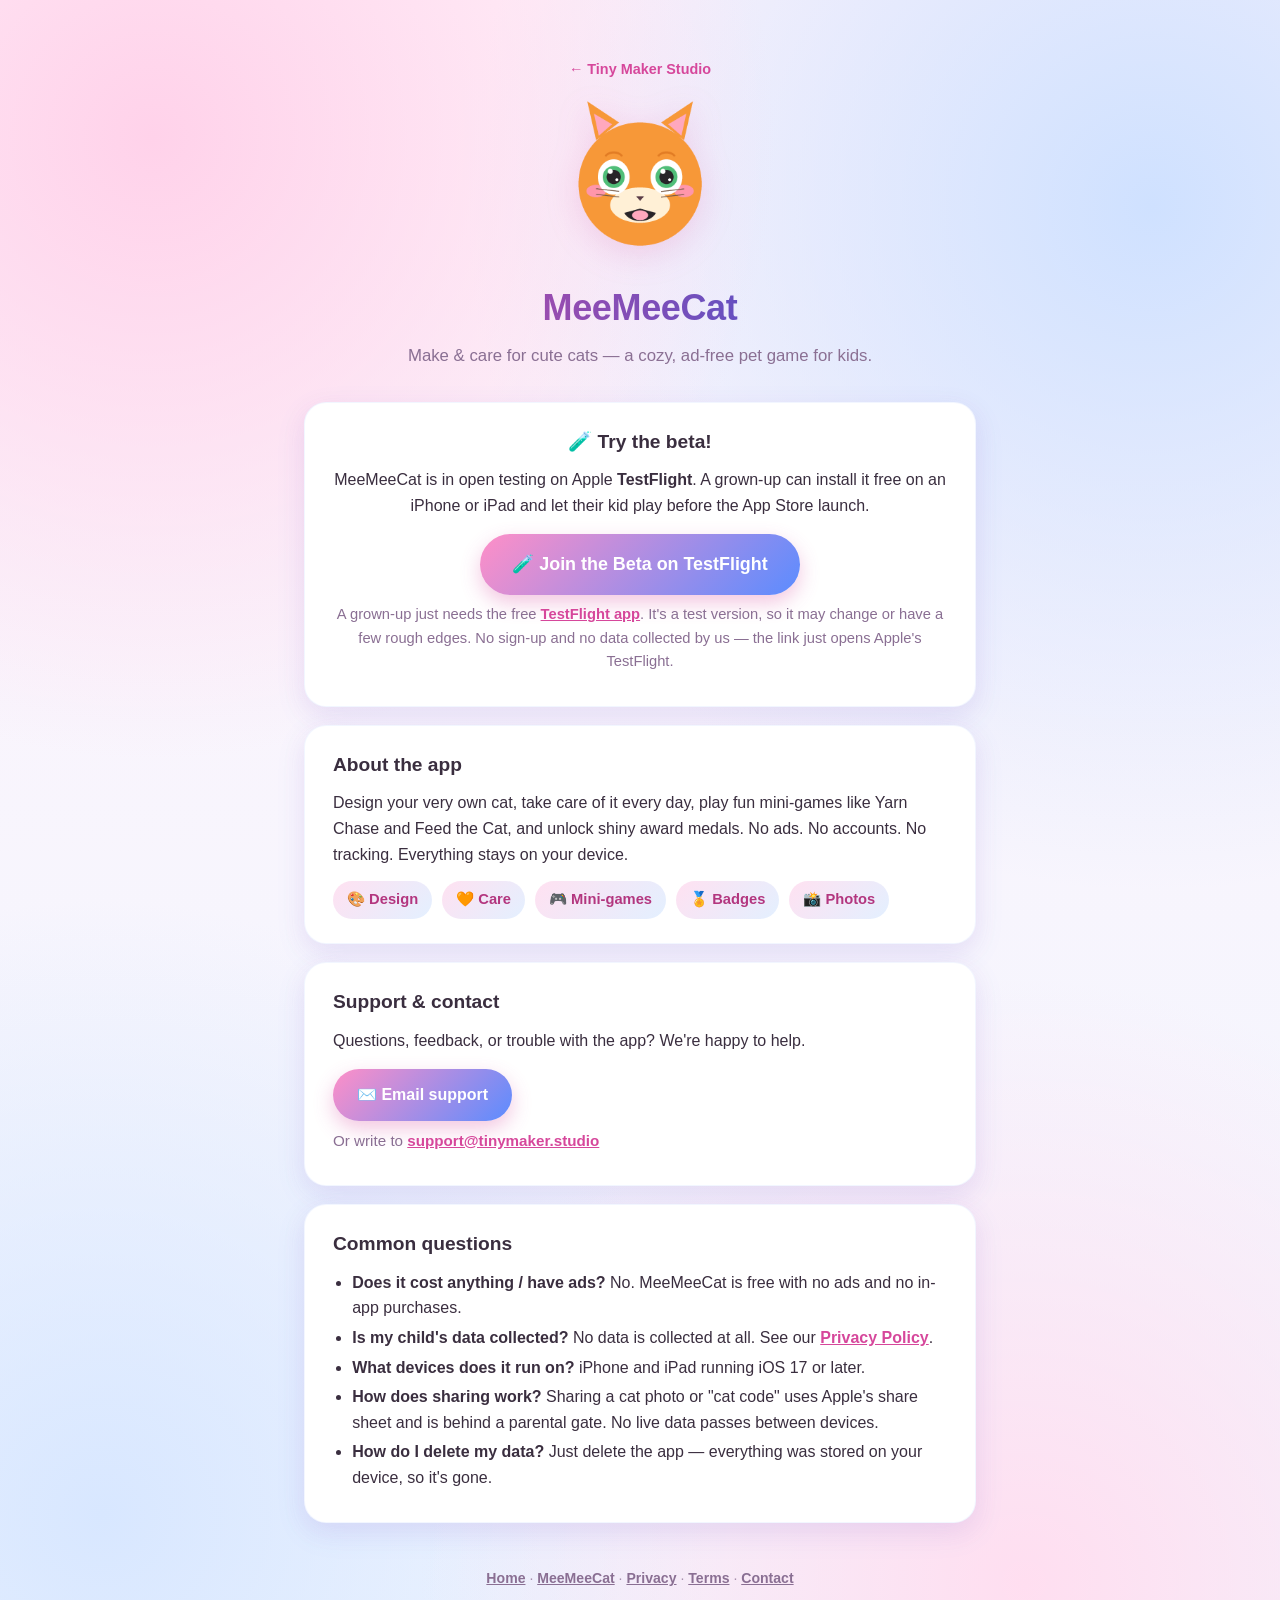
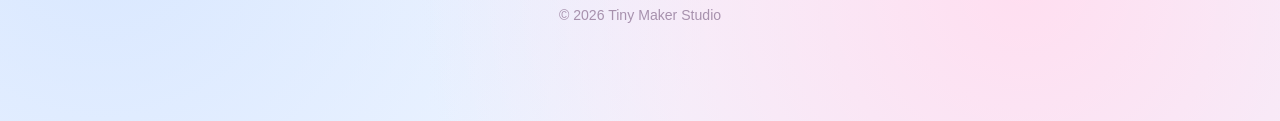
==== meemeecat.html @ f15d9627 "Add "Join the Beta" (TestFlight) button on the MeeMeeCat page A prominent CTA linking to the public " ====
<!DOCTYPE html>
<html lang="en">
<head>
  <meta charset="utf-8">
  <meta name="viewport" content="width=device-width, initial-scale=1">
  <title>MeeMeeCat — Cozy virtual pet game for kids | Tiny Maker Studio</title>
  <meta name="description" content="MeeMeeCat is a cozy virtual cat game for kids. Design your own cats, take care of them, play mini-games, and collect badges. No ads, no tracking, made for ages 6–11.">
  <meta name="keywords" content="MeeMeeCat, cat game, virtual pet, kids app, iOS, iPad, ages 6-11, no ads, kid-safe, cozy game, pet care, Anaya Grover, Tiny Maker Studio">
  <meta name="theme-color" content="#ff8fc7">
  <link rel="canonical" href="https://tinymaker.studio/meemeecat.html">
  <link rel="icon" type="image/svg+xml" href="favicon.svg">
  <link rel="apple-touch-icon" href="og-meemeecat.png">
  <link rel="stylesheet" href="style.css">

  <!-- Open Graph -->
  <meta property="og:type" content="website">
  <meta property="og:site_name" content="Tiny Maker Studio">
  <meta property="og:title" content="MeeMeeCat — Cozy virtual pet game for kids">
  <meta property="og:description" content="Design your own cats, care for them daily, play games, and collect badges. No ads, no accounts, no tracking.">
  <meta property="og:url" content="https://tinymaker.studio/meemeecat.html">
  <meta property="og:image" content="https://tinymaker.studio/og-meemeecat.png">

  <!-- Twitter -->
  <meta name="twitter:card" content="summary_large_image">
  <meta name="twitter:title" content="MeeMeeCat">
  <meta name="twitter:description" content="A cozy virtual pet game for kids. No ads, no tracking.">
  <meta name="twitter:image" content="https://tinymaker.studio/og-meemeecat.png">

  <!-- Structured data (SoftwareApplication) -->
  <script type="application/ld+json">
  {
    "@context": "https://schema.org",
    "@type": "SoftwareApplication",
    "name": "MeeMeeCat",
    "operatingSystem": "iOS",
    "applicationCategory": "GameApplication",
    "applicationSubCategory": "Pet Game",
    "audience": { "@type": "PeopleAudience", "suggestedMinAge": 6, "suggestedMaxAge": 11 },
    "publisher": { "@type": "Organization", "name": "Tiny Maker Studio", "url": "https://tinymaker.studio/" },
    "author": { "@type": "Person", "name": "Anaya Grover" },
    "description": "A cozy virtual cat game for kids. Design cats, care for them, play mini-games, and collect badges. No ads, no tracking.",
    "offers": { "@type": "Offer", "price": "0", "priceCurrency": "USD" },
    "image": "https://tinymaker.studio/og-meemeecat.png"
  }
  </script>
</head>
<body>
  <div class="wrap">
    <div class="hero">
      <a class="back" href="/">← Tiny Maker Studio</a>
      <img class="app-hero" src="meemeecat-hero.png" alt="MeeMeeCat cat" width="180" height="180">
      <h1>MeeMeeCat</h1>
      <p class="tag">Make &amp; care for cute cats — a cozy, ad-free pet game for kids.</p>
    </div>

    <div class="card" style="text-align:center;">
      <h2>🧪 Try the beta!</h2>
      <p>MeeMeeCat is in open testing on Apple <strong>TestFlight</strong>. A grown-up can install
         it free on an iPhone or iPad and let their kid play before the App Store launch.</p>
      <p>
        <a class="btn btn-lg" href="https://testflight.apple.com/join/bSaMJmrZ"
           target="_blank" rel="noopener">🧪 Join the Beta on TestFlight</a>
      </p>
      <p style="color:var(--ink-soft);font-size:0.92rem;">
        A grown-up just needs the free
        <a href="https://apps.apple.com/app/testflight/id899247664" target="_blank" rel="noopener">TestFlight app</a>.
        It's a test version, so it may change or have a few rough edges.
        No sign-up and no data collected by us — the link just opens Apple's TestFlight.
      </p>
    </div>

    <div class="card">
      <h2>About the app</h2>
      <p>Design your very own cat, take care of it every day, play fun mini-games like Yarn Chase
         and Feed the Cat, and unlock shiny award medals.
         No ads. No accounts. No tracking. Everything stays on your device.</p>
      <div class="chips" style="margin-top:14px;">
        <span class="chip">🎨 Design</span>
        <span class="chip">🧡 Care</span>
        <span class="chip">🎮 Mini-games</span>
        <span class="chip">🏅 Badges</span>
        <span class="chip">📸 Photos</span>
      </div>
    </div>

    <div class="card">
      <h2>Support &amp; contact</h2>
      <p>Questions, feedback, or trouble with the app? We're happy to help.</p>
      <p>
        <a class="btn" href="mailto:support@tinymaker.studio?subject=MeeMeeCat%20Support">
          ✉️ Email support
        </a>
      </p>
      <p style="color:var(--ink-soft);font-size:0.95rem;">
        Or write to <a href="mailto:support@tinymaker.studio">support@tinymaker.studio</a>
      </p>
    </div>

    <div class="card">
      <h2>Common questions</h2>
      <ul>
        <li><strong>Does it cost anything / have ads?</strong> No. MeeMeeCat is free with no ads and no in-app purchases.</li>
        <li><strong>Is my child's data collected?</strong> No data is collected at all. See our <a href="privacy.html">Privacy Policy</a>.</li>
        <li><strong>What devices does it run on?</strong> iPhone and iPad running iOS 17 or later.</li>
        <li><strong>How does sharing work?</strong> Sharing a cat photo or "cat code" uses Apple's share sheet and is behind a parental gate. No live data passes between devices.</li>
        <li><strong>How do I delete my data?</strong> Just delete the app — everything was stored on your device, so it's gone.</li>
      </ul>
    </div>

    <footer>
      <p>
        <a href="/">Home</a> ·
        <a href="meemeecat.html">MeeMeeCat</a> ·
        <a href="privacy.html">Privacy</a> ·
        <a href="terms.html">Terms</a> ·
        <a href="mailto:support@tinymaker.studio">Contact</a>
      </p>
      <p>© 2026 Tiny Maker Studio</p>
    </footer>
  </div>
</body>
</html>
---- style.css ----
/* Tiny Maker Studio — shared theme (pink ↔ blue gradient) */
:root {
  color-scheme: light;
  --pink-50:   #fff4fb;
  --pink-100:  #ffe1f1;
  --pink-300:  #ffb3da;
  --pink-500:  #ff8fc7;
  --pink-700:  #d6479b;
  --pink-900:  #b3367f;

  --blue-50:   #f0f6ff;
  --blue-100:  #e3f0ff;
  --blue-300:  #a7c8f8;
  --blue-500:  #5b8cff;
  --blue-700:  #2a55d4;

  --ink:       #3a2e3f;
  --ink-soft:  #8a6f93;
  --ink-mute:  #a791ad;

  --card-shadow: 0 10px 30px rgba(91, 140, 255, 0.10), 0 8px 24px rgba(214, 71, 155, 0.08);
}

* { box-sizing: border-box; }

html { scroll-behavior: smooth; }

body {
  margin: 0;
  font-family: -apple-system, BlinkMacSystemFont, "Segoe UI", Roboto, "Helvetica Neue", sans-serif;
  color: var(--ink);
  line-height: 1.6;

  /* Soft pink → blue gradient background with sparkle dots */
  background:
    radial-gradient(circle at 12% 8%,  #ffd2ea 0, transparent 32%),
    radial-gradient(circle at 90% 12%, #cfe1ff 0, transparent 36%),
    radial-gradient(circle at 80% 92%, #ffdef0 0, transparent 32%),
    radial-gradient(circle at 8% 88%,  #d8e7ff 0, transparent 32%),
    linear-gradient(180deg, var(--pink-50) 0%, var(--blue-50) 100%);
  min-height: 100vh;
}

.wrap { max-width: 720px; margin: 0 auto; padding: 56px 24px 80px; }

/* Hero */
.hero { text-align: center; margin-bottom: 32px; }
.hero .icon { font-size: 76px; line-height: 1; }
.hero h1 {
  font-size: 2.25rem;
  margin: 10px 0 6px;
  background: linear-gradient(90deg, var(--pink-700), var(--blue-700));
  -webkit-background-clip: text;
  background-clip: text;
  color: transparent;
  letter-spacing: -0.01em;
}
.hero .tag { color: var(--ink-soft); margin: 0; font-size: 1.05rem; }
.back {
  display: inline-block; margin-bottom: 8px; font-size: 0.9rem;
  color: var(--pink-700); text-decoration: none;
}
.back:hover { text-decoration: underline; }

/* Cards */
.card {
  background: #fff;
  border-radius: 22px;
  padding: 24px 28px;
  margin: 18px 0;
  box-shadow: var(--card-shadow);
  border: 1px solid rgba(91, 140, 255, 0.08);
}
.card h2 {
  font-size: 1.2rem;
  margin: 0 0 10px;
  color: var(--ink);
}
.card p { margin: 8px 0; }
.card ul { padding-left: 1.2em; margin: 8px 0; }
.card li { margin: 4px 0; }

/* Links */
a { color: var(--pink-700); font-weight: 600; }
a:hover { color: var(--blue-700); }

/* Chips */
.chips { display: flex; flex-wrap: wrap; gap: 10px; margin-top: 14px; }
.chip {
  background: linear-gradient(135deg, var(--pink-100), var(--blue-100));
  color: var(--pink-900);
  border-radius: 999px;
  padding: 7px 14px;
  font-weight: 700;
  font-size: 0.92rem;
}

/* Section label */
.section-label {
  text-transform: uppercase;
  letter-spacing: 0.08em;
  font-size: 0.78rem;
  color: var(--ink-mute);
  font-weight: 700;
  margin: 32px 4px 10px;
}

/* App tiles */
.tile {
  display: flex; align-items: center; gap: 18px;
  text-decoration: none; color: inherit;
  background: #fff;
  border-radius: 22px;
  padding: 22px 24px;
  box-shadow: var(--card-shadow);
  border: 2px solid transparent;
  transition: transform .15s ease, border-color .15s ease, box-shadow .15s ease;
}
.tile:hover {
  transform: translateY(-3px);
  border-image: linear-gradient(135deg, var(--pink-300), var(--blue-300)) 1;
  border-color: var(--pink-300);
  box-shadow: 0 16px 36px rgba(214, 71, 155, 0.18);
}
.tile-emoji { font-size: 52px; line-height: 1; flex-shrink: 0; }

/* App-icon style (iOS-like rounded square) — used on the home-page tile */
.app-icon {
  display: block;
  width: 72px; height: 72px;
  border-radius: 22%;
  box-shadow: 0 6px 16px rgba(91, 140, 255, 0.18), 0 4px 10px rgba(214, 71, 155, 0.14);
  flex-shrink: 0;
}

/* Bare hero illustration (transparent PNG, no framing) — used on app pages */
.app-hero {
  display: block;
  margin: 0 auto 4px;
  width: 180px; height: 180px;
  filter: drop-shadow(0 8px 16px rgba(214, 71, 155, 0.18));
}
@media (max-width: 480px) {
  .app-hero { width: 150px; height: 150px; }
}
.tile-body { flex: 1; }
.tile-title { font-size: 1.18rem; font-weight: 800; color: var(--ink); }
.tile-desc  { color: var(--ink-soft); font-size: 0.95rem; margin-top: 2px; }
.tile-arrow {
  color: var(--pink-700); font-weight: 800; font-size: 1.4rem; flex-shrink: 0;
}

/* Big call-to-action button (e.g. App Store) */
.btn {
  display: inline-flex; align-items: center; gap: 8px;
  background: linear-gradient(135deg, var(--pink-500), var(--blue-500));
  color: #fff; text-decoration: none;
  padding: 13px 24px;
  border-radius: 999px;
  font-weight: 800;
  margin-top: 8px;
  box-shadow: 0 8px 20px rgba(214, 71, 155, 0.30);
  transition: transform .15s ease, box-shadow .15s ease;
}
.btn:hover {
  color: #fff;
  transform: translateY(-2px);
  box-shadow: 0 14px 28px rgba(214, 71, 155, 0.35);
}
.btn-lg { padding: 16px 32px; font-size: 1.12rem; }

/* Misc */
.updated {
  color: var(--ink-mute); font-size: 0.9rem; text-align: center;
  margin-top: -8px;
}
footer {
  text-align: center;
  color: var(--ink-mute);
  font-size: 0.88rem;
  margin-top: 44px;
}
footer a { color: var(--ink-soft); }

@media (max-width: 480px) {
  .wrap { padding: 36px 18px 64px; }
  .hero h1 { font-size: 1.85rem; }
  .card, .tile { padding: 20px 20px; }
  .tile-emoji { font-size: 44px; }
}
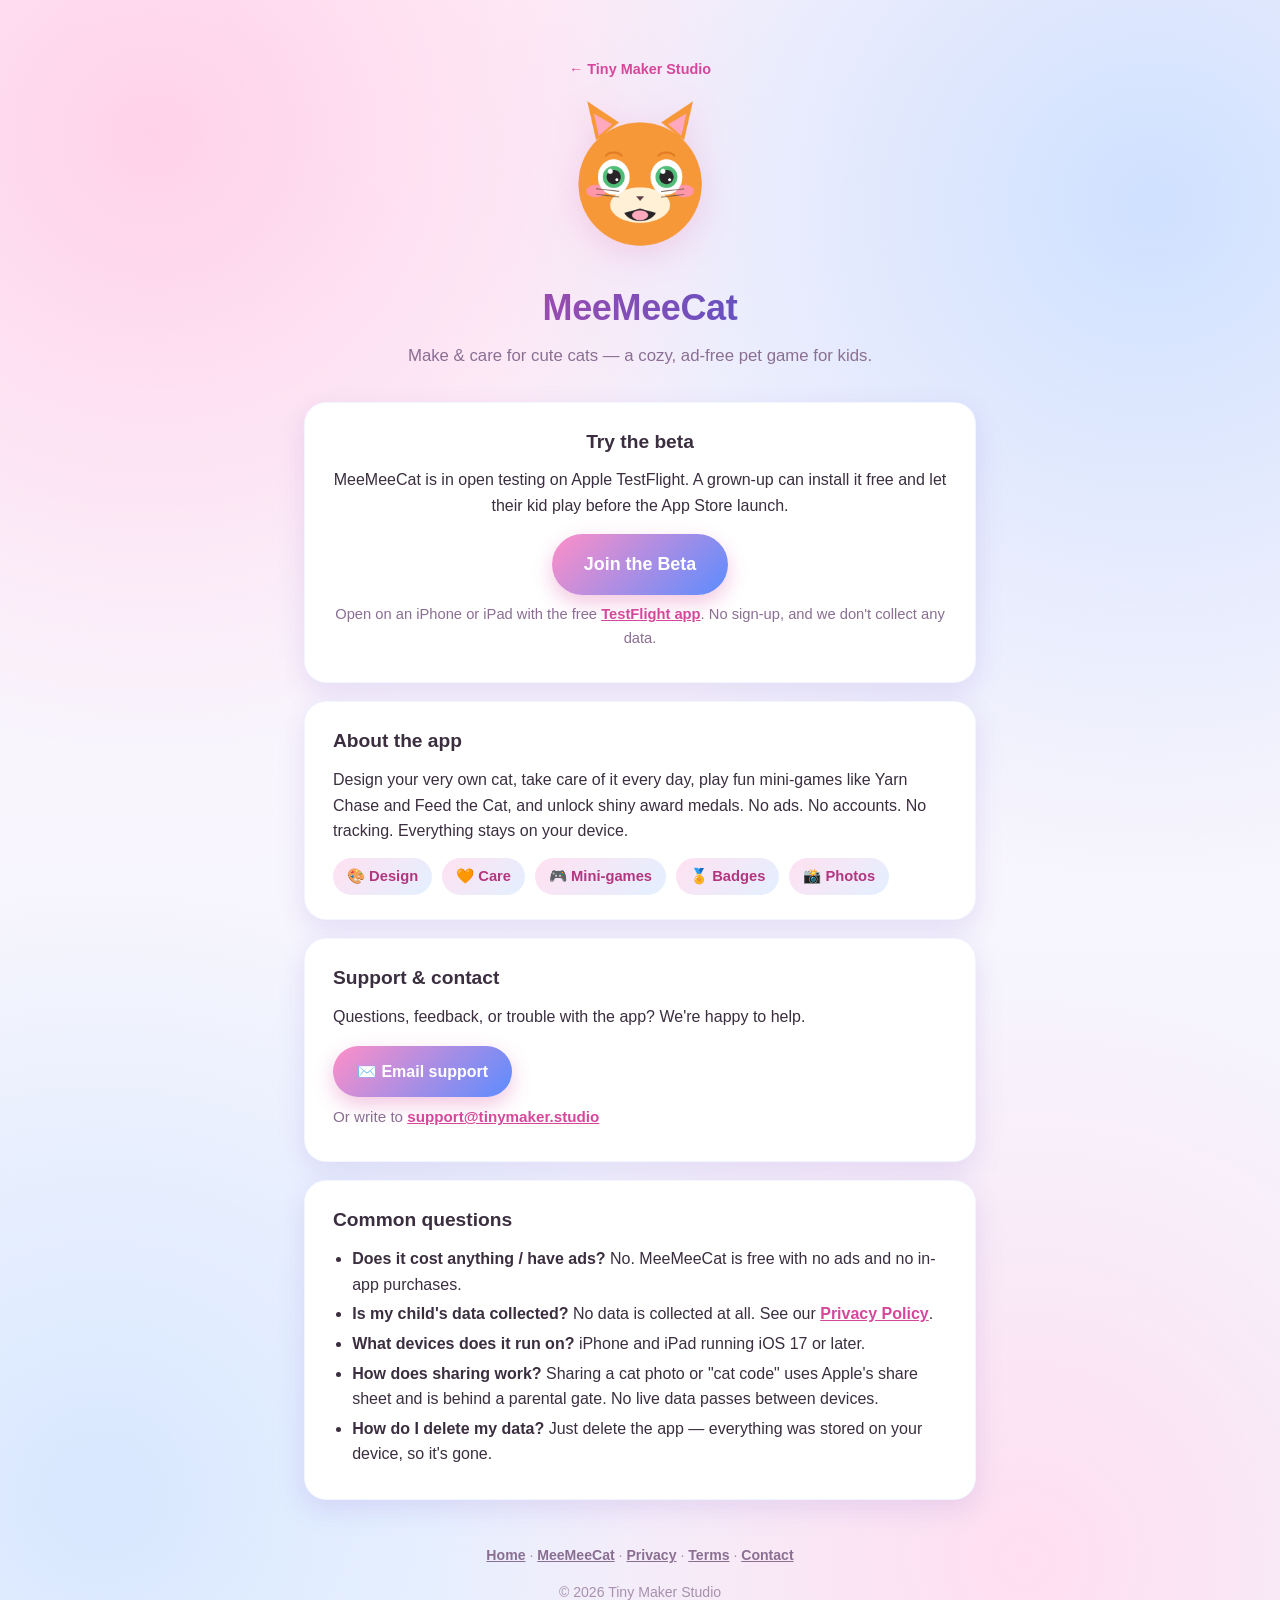
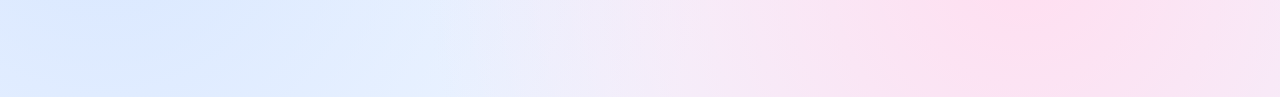
==== commit 8d8480b6: "Clean up the beta CTA: drop the test-tube emojis, tighten copy "Try the beta" / "Join the Beta" (no " ====
--- a/meemeecat.html
+++ b/meemeecat.html
@@ -54,18 +54,17 @@
     </div>
 
     <div class="card" style="text-align:center;">
-      <h2>🧪 Try the beta!</h2>
-      <p>MeeMeeCat is in open testing on Apple <strong>TestFlight</strong>. A grown-up can install
-         it free on an iPhone or iPad and let their kid play before the App Store launch.</p>
+      <h2>Try the beta</h2>
+      <p>MeeMeeCat is in open testing on Apple TestFlight. A grown-up can install it free
+         and let their kid play before the App Store launch.</p>
       <p>
         <a class="btn btn-lg" href="https://testflight.apple.com/join/bSaMJmrZ"
-           target="_blank" rel="noopener">🧪 Join the Beta on TestFlight</a>
+           target="_blank" rel="noopener">Join the Beta</a>
       </p>
       <p style="color:var(--ink-soft);font-size:0.92rem;">
-        A grown-up just needs the free
+        Open on an iPhone or iPad with the free
         <a href="https://apps.apple.com/app/testflight/id899247664" target="_blank" rel="noopener">TestFlight app</a>.
-        It's a test version, so it may change or have a few rough edges.
-        No sign-up and no data collected by us — the link just opens Apple's TestFlight.
+        No sign-up, and we don't collect any data.
       </p>
     </div>
 
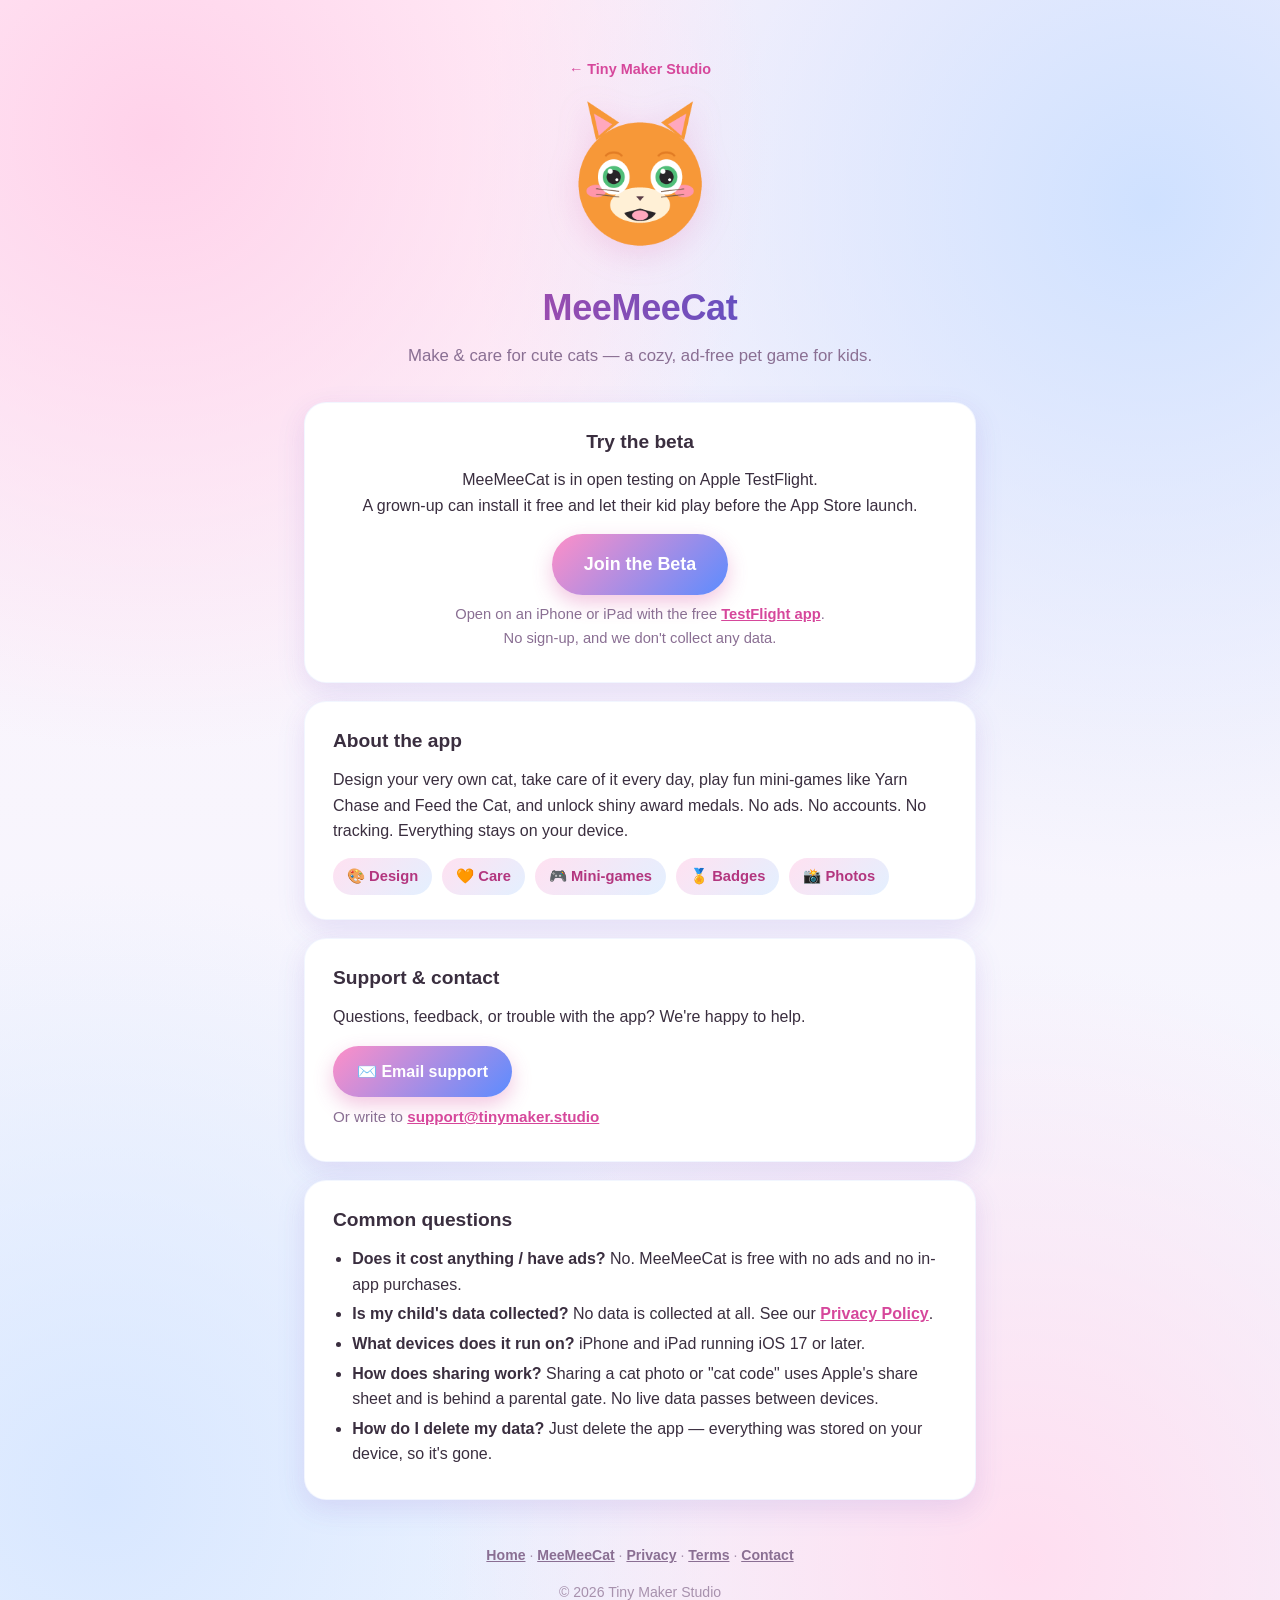
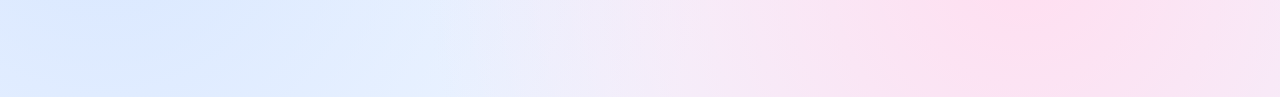
==== commit 455fb605: "Beta card: break each sentence onto its own line Co-Authored-By: Claude Opus 4.8 (1M context) <norep" ====
--- a/meemeecat.html
+++ b/meemeecat.html
@@ -55,15 +55,15 @@
 
     <div class="card" style="text-align:center;">
       <h2>Try the beta</h2>
-      <p>MeeMeeCat is in open testing on Apple TestFlight. A grown-up can install it free
-         and let their kid play before the App Store launch.</p>
+      <p>MeeMeeCat is in open testing on Apple TestFlight.<br>
+         A grown-up can install it free and let their kid play before the App Store launch.</p>
       <p>
         <a class="btn btn-lg" href="https://testflight.apple.com/join/bSaMJmrZ"
            target="_blank" rel="noopener">Join the Beta</a>
       </p>
       <p style="color:var(--ink-soft);font-size:0.92rem;">
         Open on an iPhone or iPad with the free
-        <a href="https://apps.apple.com/app/testflight/id899247664" target="_blank" rel="noopener">TestFlight app</a>.
+        <a href="https://apps.apple.com/app/testflight/id899247664" target="_blank" rel="noopener">TestFlight app</a>.<br>
         No sign-up, and we don't collect any data.
       </p>
     </div>
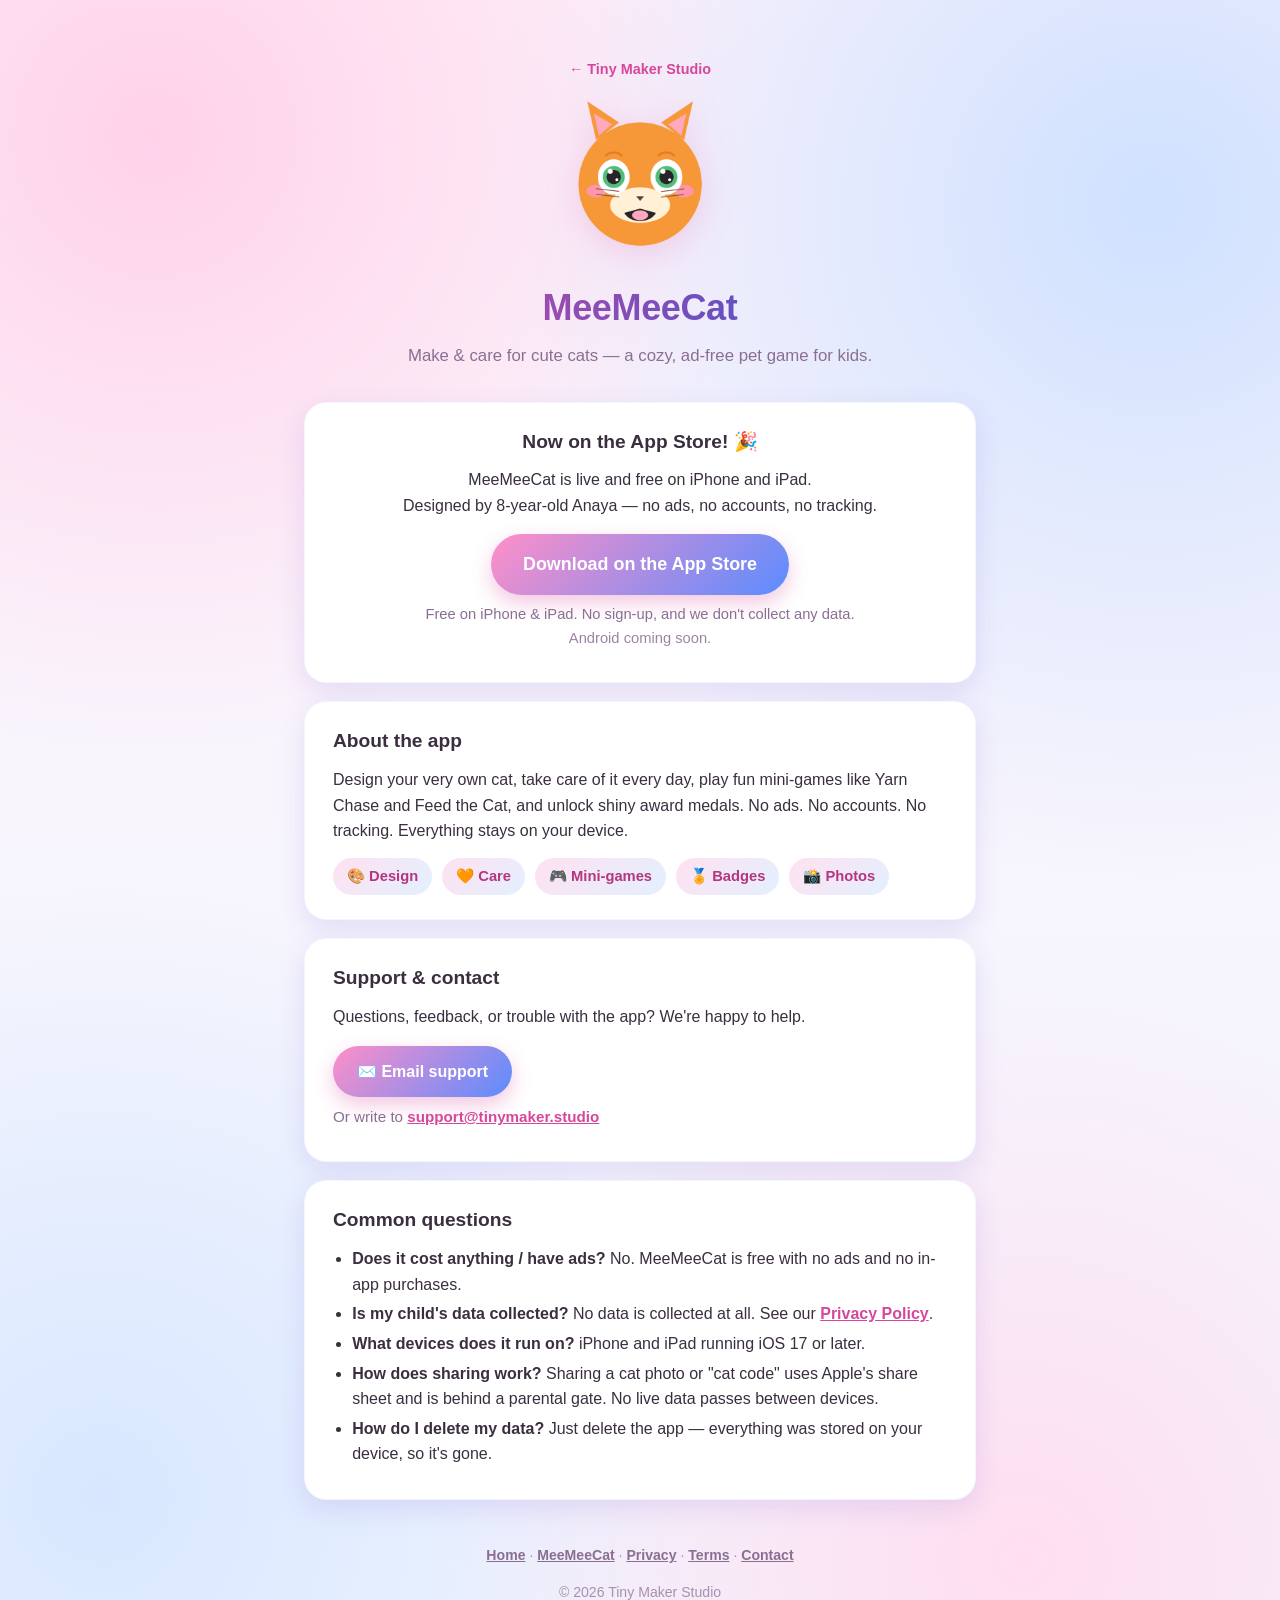
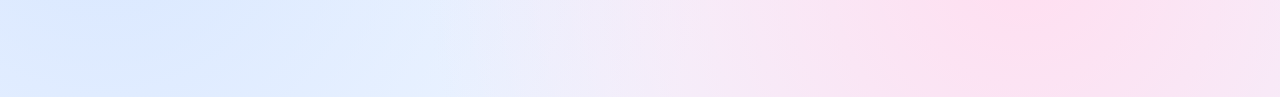
==== commit f50df976: "MeeMeeCat is live — point CTA to the App Store, not TestFlight The app is now live on the App Store." ====
--- a/meemeecat.html
+++ b/meemeecat.html
@@ -54,17 +54,16 @@
     </div>
 
     <div class="card" style="text-align:center;">
-      <h2>Try the beta</h2>
-      <p>MeeMeeCat is in open testing on Apple TestFlight.<br>
-         A grown-up can install it free and let their kid play before the App Store launch.</p>
+      <h2>Now on the App Store! 🎉</h2>
+      <p>MeeMeeCat is live and free on iPhone and iPad.<br>
+         Designed by 8-year-old Anaya — no ads, no accounts, no tracking.</p>
       <p>
-        <a class="btn btn-lg" href="https://testflight.apple.com/join/bSaMJmrZ"
-           target="_blank" rel="noopener">Join the Beta</a>
+        <a class="btn btn-lg" href="https://apps.apple.com/app/id6775173607"
+           target="_blank" rel="noopener">Download on the App Store</a>
       </p>
       <p style="color:var(--ink-soft);font-size:0.92rem;">
-        Open on an iPhone or iPad with the free
-        <a href="https://apps.apple.com/app/testflight/id899247664" target="_blank" rel="noopener">TestFlight app</a>.<br>
-        No sign-up, and we don't collect any data.
+        Free on iPhone &amp; iPad. No sign-up, and we don't collect any data.<br>
+        <span style="opacity:0.85;">Android coming soon.</span>
       </p>
     </div>
 
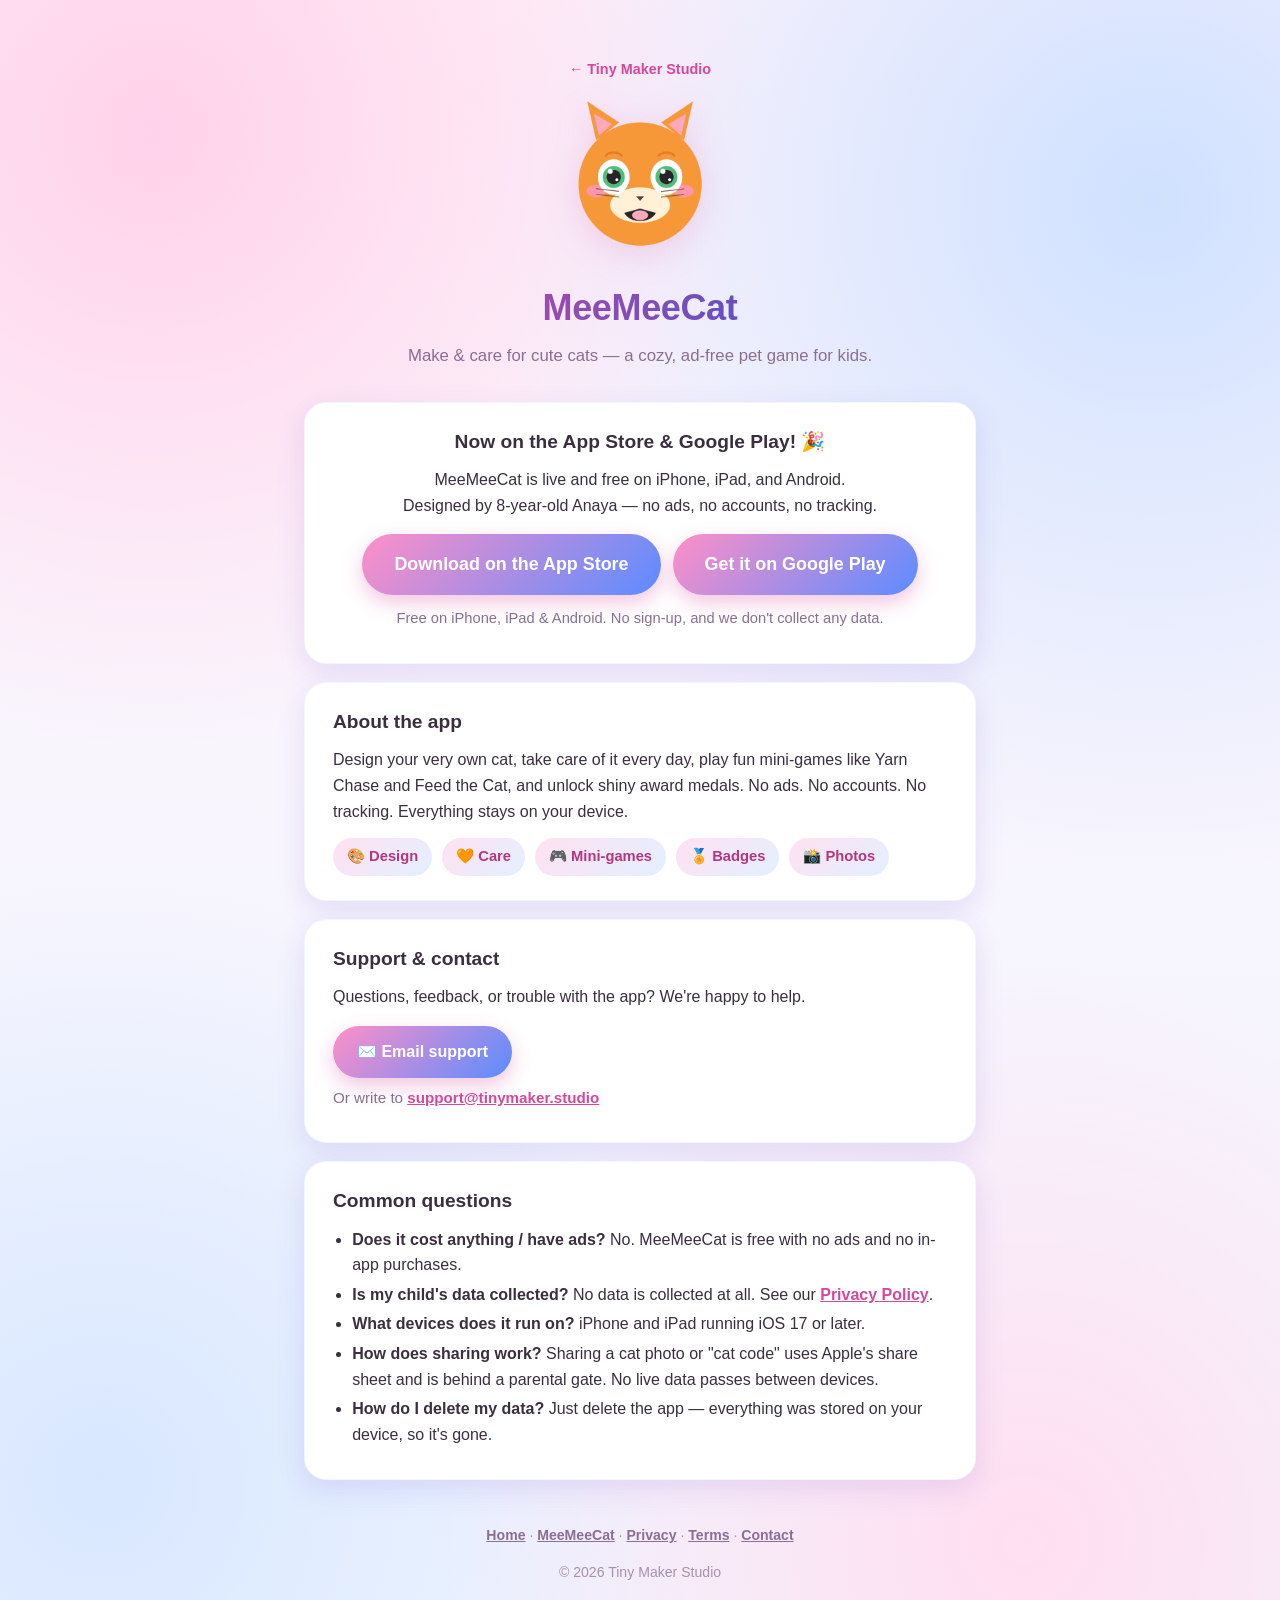
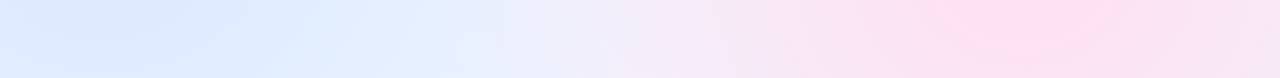
==== commit 32a4be9f: "MeeMeeCat now on Google Play too — add Play button, drop "coming soon" Both store buttons (App Store" ====
--- a/meemeecat.html
+++ b/meemeecat.html
@@ -32,7 +32,7 @@
     "@context": "https://schema.org",
     "@type": "SoftwareApplication",
     "name": "MeeMeeCat",
-    "operatingSystem": "iOS",
+    "operatingSystem": "iOS, Android",
     "applicationCategory": "GameApplication",
     "applicationSubCategory": "Pet Game",
     "audience": { "@type": "PeopleAudience", "suggestedMinAge": 6, "suggestedMaxAge": 11 },
@@ -54,16 +54,17 @@
     </div>
 
     <div class="card" style="text-align:center;">
-      <h2>Now on the App Store! 🎉</h2>
-      <p>MeeMeeCat is live and free on iPhone and iPad.<br>
+      <h2>Now on the App Store &amp; Google Play! 🎉</h2>
+      <p>MeeMeeCat is live and free on iPhone, iPad, and Android.<br>
          Designed by 8-year-old Anaya — no ads, no accounts, no tracking.</p>
-      <p>
+      <div style="display:flex;flex-wrap:wrap;gap:12px;justify-content:center;">
         <a class="btn btn-lg" href="https://apps.apple.com/app/id6775173607"
            target="_blank" rel="noopener">Download on the App Store</a>
-      </p>
-      <p style="color:var(--ink-soft);font-size:0.92rem;">
-        Free on iPhone &amp; iPad. No sign-up, and we don't collect any data.<br>
-        <span style="opacity:0.85;">Android coming soon.</span>
+        <a class="btn btn-lg" href="https://play.google.com/store/apps/details?id=studio.tinymaker.meemee"
+           target="_blank" rel="noopener">Get it on Google Play</a>
+      </div>
+      <p style="color:var(--ink-soft);font-size:0.92rem;margin-top:12px;">
+        Free on iPhone, iPad &amp; Android. No sign-up, and we don't collect any data.
       </p>
     </div>
 
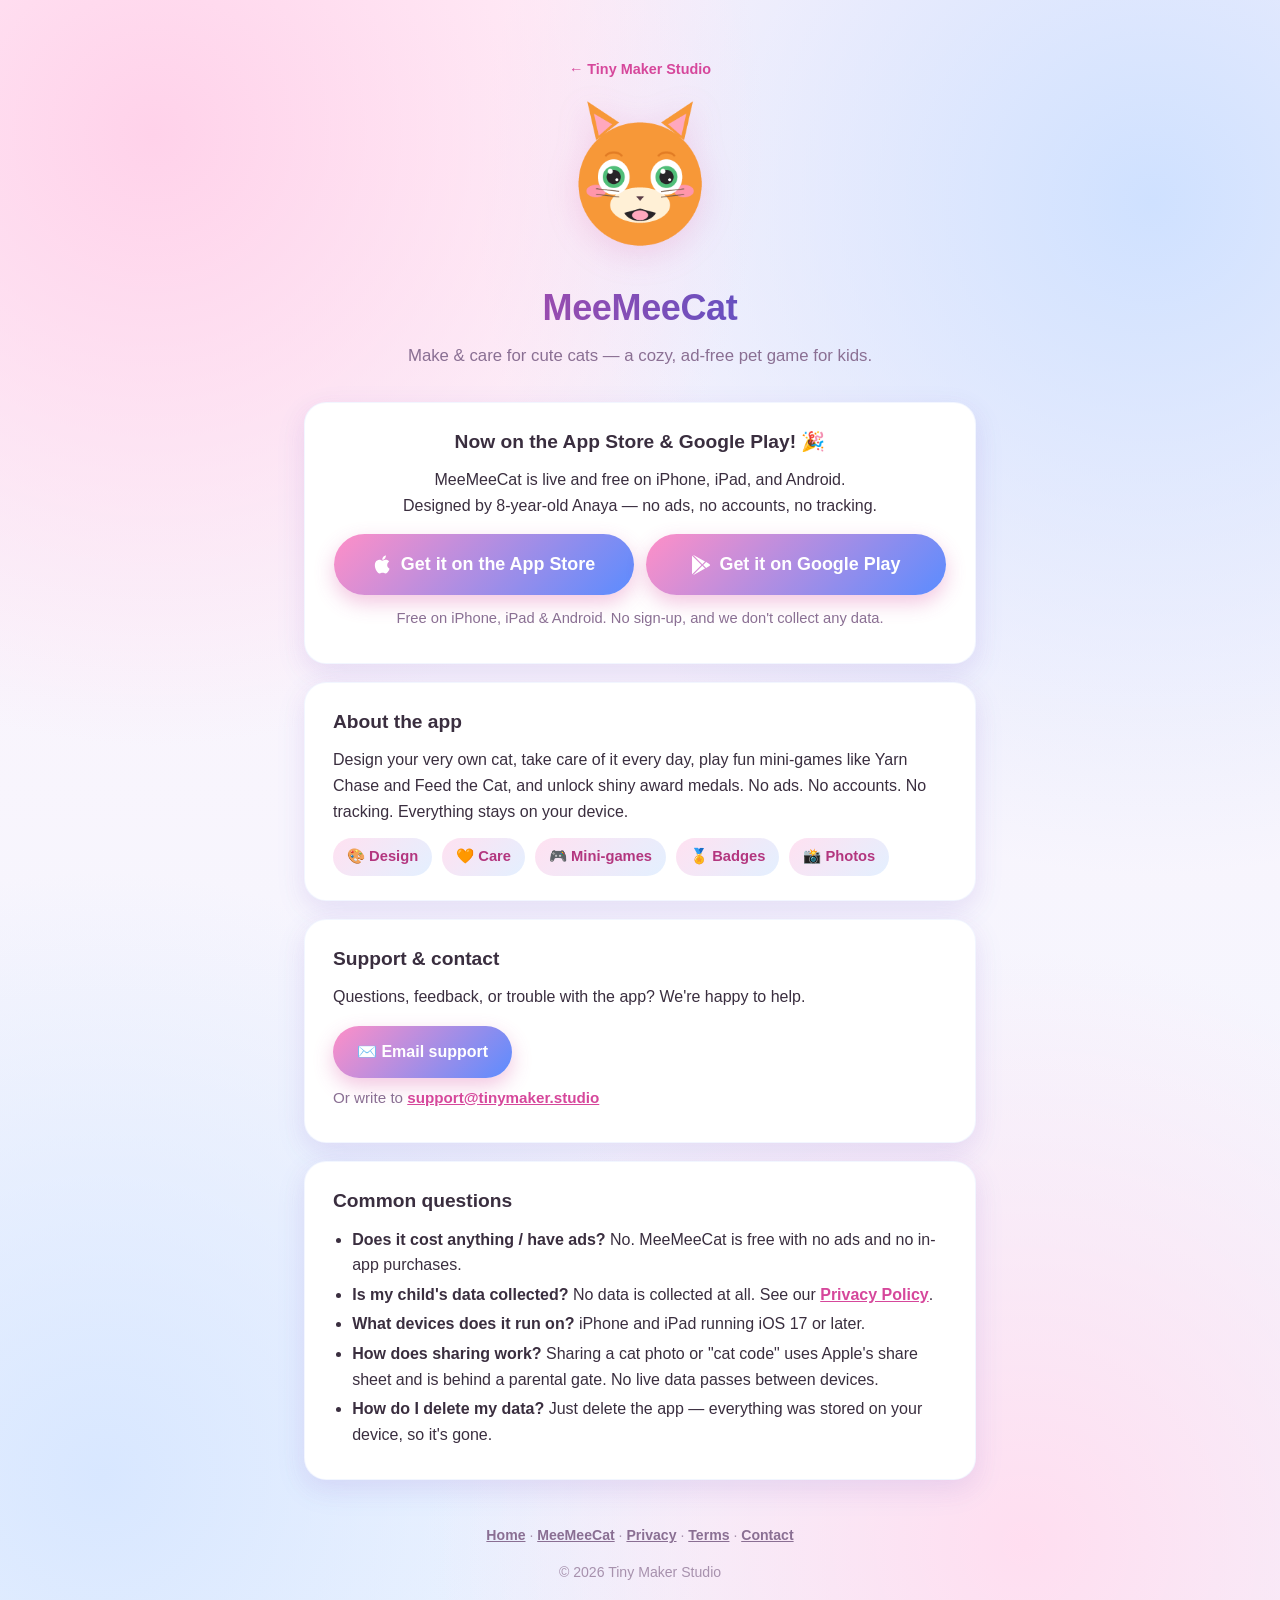
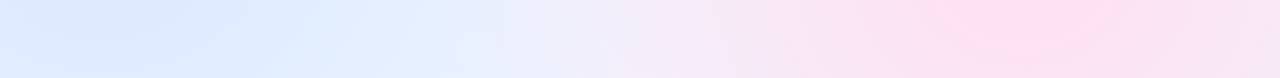
==== commit ded374b7: "site: symmetric store buttons with Apple + Google Play glyphs Both CTAs now read "Get it on…", equal" ====
--- a/meemeecat.html
+++ b/meemeecat.html
@@ -58,10 +58,14 @@
       <p>MeeMeeCat is live and free on iPhone, iPad, and Android.<br>
          Designed by 8-year-old Anaya — no ads, no accounts, no tracking.</p>
       <div style="display:flex;flex-wrap:wrap;gap:12px;justify-content:center;">
-        <a class="btn btn-lg" href="https://apps.apple.com/app/id6775173607"
-           target="_blank" rel="noopener">Download on the App Store</a>
-        <a class="btn btn-lg" href="https://play.google.com/store/apps/details?id=studio.tinymaker.meemee"
-           target="_blank" rel="noopener">Get it on Google Play</a>
+        <a class="btn btn-lg" style="flex:1 1 250px;max-width:300px;justify-content:center;"
+           href="https://apps.apple.com/app/id6775173607" target="_blank" rel="noopener">
+          <svg viewBox="0 0 24 24" width="20" height="20" fill="currentColor" aria-hidden="true"><path d="M17.05 12.04c-.03-2.74 2.24-4.06 2.34-4.12-1.28-1.87-3.27-2.13-3.98-2.16-1.69-.17-3.3 1-4.16 1-.85 0-2.18-.97-3.59-.95-1.85.03-3.55 1.07-4.5 2.72-1.92 3.33-.49 8.26 1.38 10.96.91 1.32 2 2.8 3.42 2.75 1.37-.06 1.89-.89 3.55-.89 1.65 0 2.12.89 3.57.86 1.47-.03 2.4-1.34 3.3-2.67 1.04-1.53 1.47-3.01 1.49-3.09-.03-.01-2.86-1.1-2.89-4.36zM14.34 4.07c.75-.91 1.26-2.18 1.12-3.44-1.08.04-2.39.72-3.17 1.63-.7.8-1.31 2.09-1.15 3.32 1.21.09 2.45-.61 3.2-1.51z"/></svg>
+          Get it on the App Store</a>
+        <a class="btn btn-lg" style="flex:1 1 250px;max-width:300px;justify-content:center;"
+           href="https://play.google.com/store/apps/details?id=studio.tinymaker.meemee" target="_blank" rel="noopener">
+          <svg viewBox="0 0 24 24" width="20" height="20" fill="currentColor" aria-hidden="true"><path d="M22.018 13.298l-3.919 2.218-3.515-3.493 3.543-3.521 3.891 2.202a1.49 1.49 0 0 1 0 2.594zM1.337.924a1.486 1.486 0 0 0-.112.568v21.017c0 .217.045.419.124.6l11.155-11.087L1.337.924zm12.207 10.065l3.258-3.238L3.45.195a1.466 1.466 0 0 0-.946-.076l11.04 10.87zm0 2.022l-11 10.857c.298.06.63.02.94-.156l13.352-7.526-3.292-3.175z"/></svg>
+          Get it on Google Play</a>
       </div>
       <p style="color:var(--ink-soft);font-size:0.92rem;margin-top:12px;">
         Free on iPhone, iPad &amp; Android. No sign-up, and we don't collect any data.
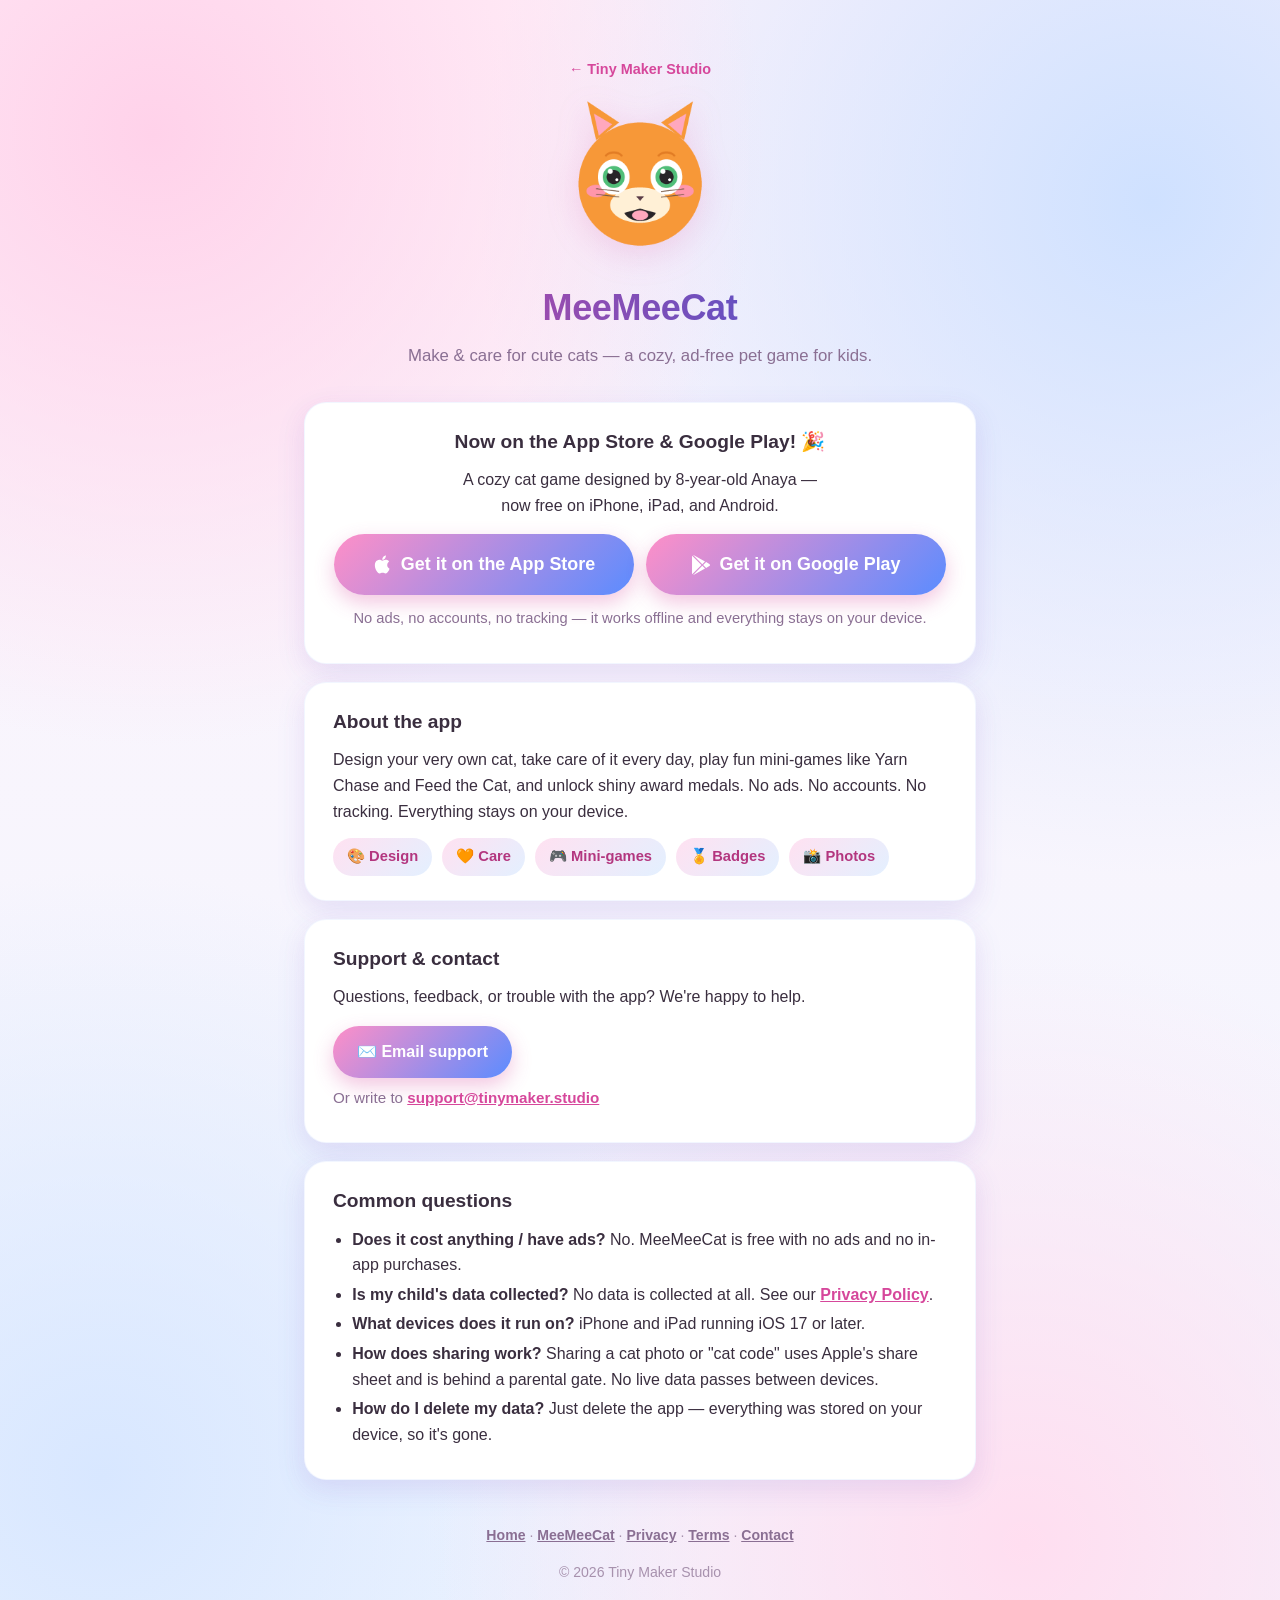
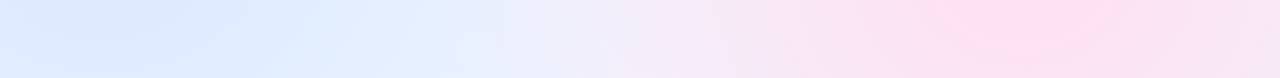
==== commit 0a3f5e81: "site: de-duplicate the download-card copy The platform/privacy lines repeated top and bottom. Now th" ====
--- a/meemeecat.html
+++ b/meemeecat.html
@@ -55,8 +55,8 @@
 
     <div class="card" style="text-align:center;">
       <h2>Now on the App Store &amp; Google Play! 🎉</h2>
-      <p>MeeMeeCat is live and free on iPhone, iPad, and Android.<br>
-         Designed by 8-year-old Anaya — no ads, no accounts, no tracking.</p>
+      <p>A cozy cat game designed by 8-year-old Anaya —<br>
+         now free on iPhone, iPad, and Android.</p>
       <div style="display:flex;flex-wrap:wrap;gap:12px;justify-content:center;">
         <a class="btn btn-lg" style="flex:1 1 250px;max-width:300px;justify-content:center;"
            href="https://apps.apple.com/app/id6775173607" target="_blank" rel="noopener">
@@ -68,7 +68,7 @@
           Get it on Google Play</a>
       </div>
       <p style="color:var(--ink-soft);font-size:0.92rem;margin-top:12px;">
-        Free on iPhone, iPad &amp; Android. No sign-up, and we don't collect any data.
+        No ads, no accounts, no tracking — it works offline and everything stays on your device.
       </p>
     </div>
 
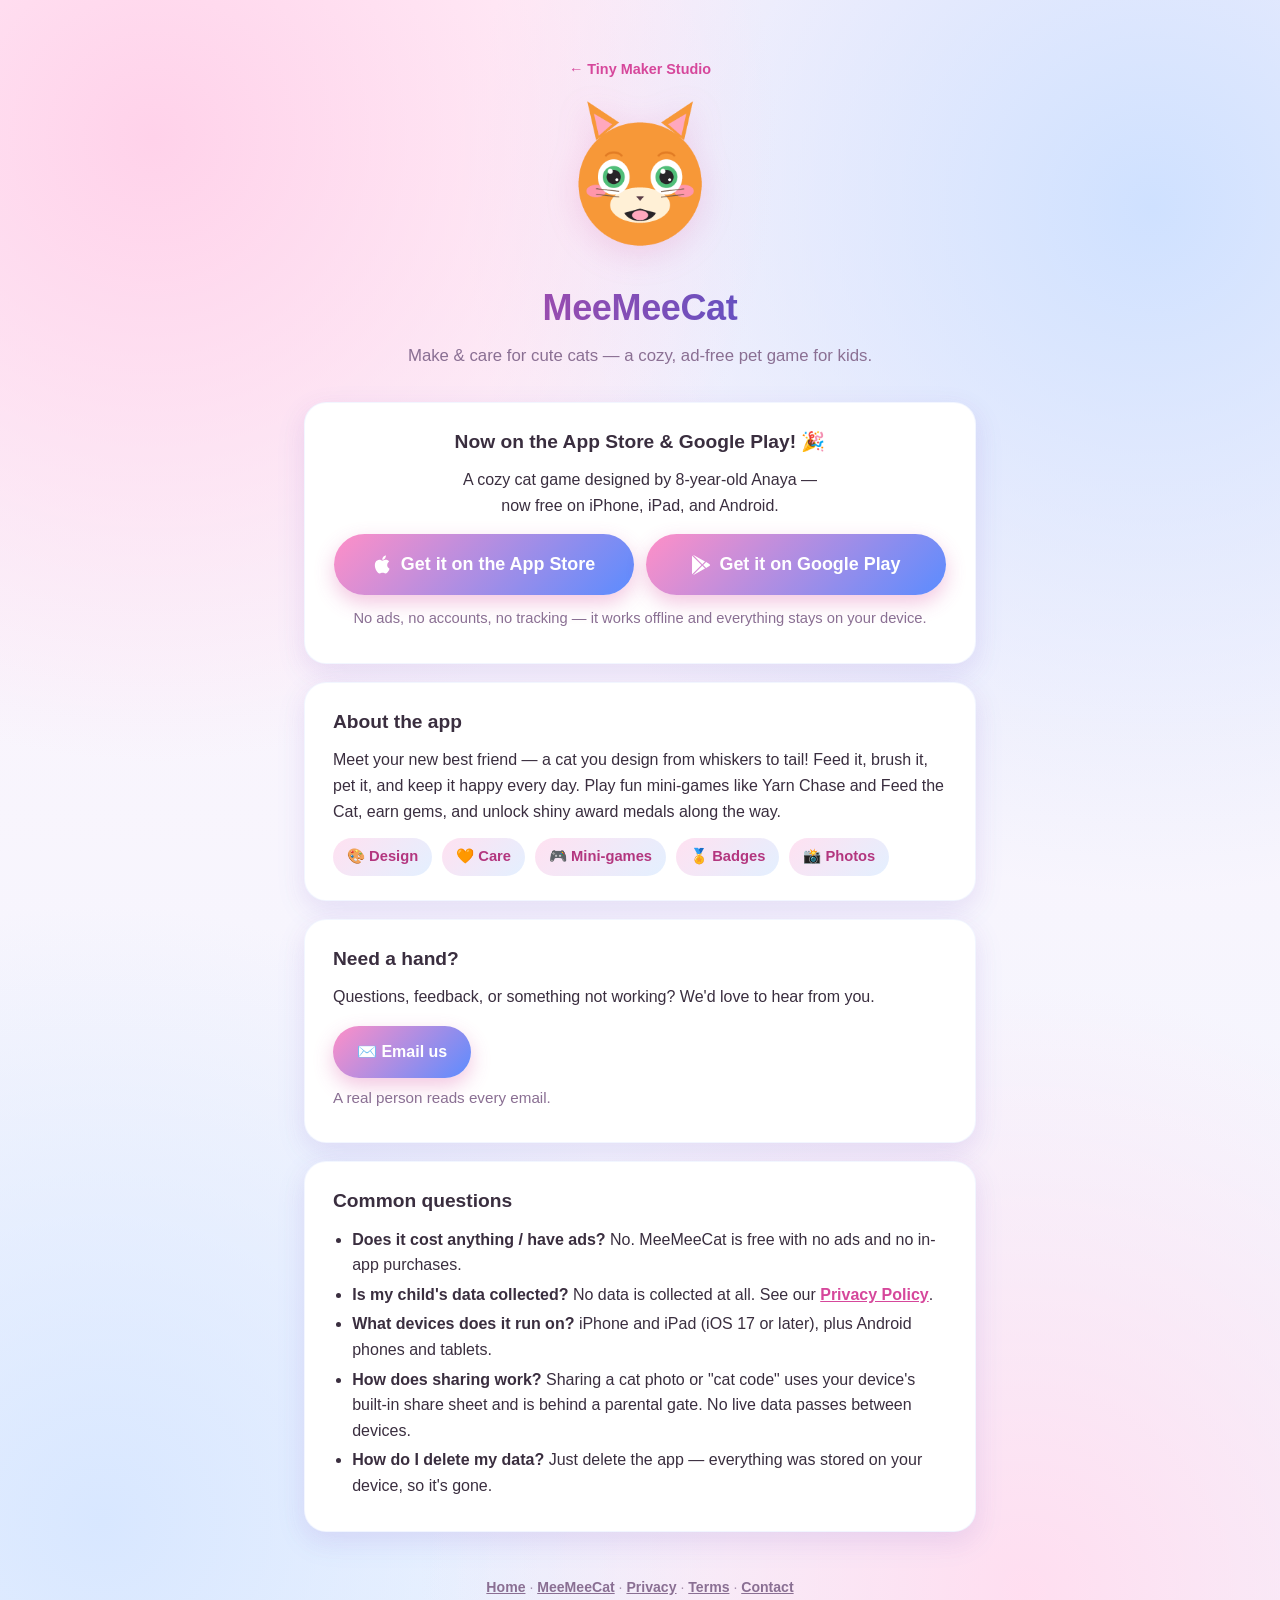
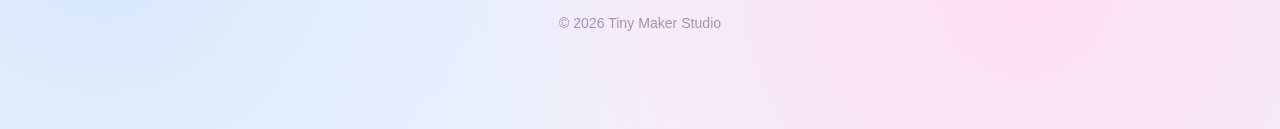
==== commit d03b75cd: "site: warmer About copy, de-dupe privacy line, fix stale iOS-only FAQ Read the page as one unit. The" ====
--- a/meemeecat.html
+++ b/meemeecat.html
@@ -74,9 +74,9 @@
 
     <div class="card">
       <h2>About the app</h2>
-      <p>Design your very own cat, take care of it every day, play fun mini-games like Yarn Chase
-         and Feed the Cat, and unlock shiny award medals.
-         No ads. No accounts. No tracking. Everything stays on your device.</p>
+      <p>Meet your new best friend — a cat you design from whiskers to tail! Feed it, brush it, pet it,
+         and keep it happy every day. Play fun mini-games like Yarn Chase and Feed the Cat, earn gems,
+         and unlock shiny award medals along the way.</p>
       <div class="chips" style="margin-top:14px;">
         <span class="chip">🎨 Design</span>
         <span class="chip">🧡 Care</span>
@@ -87,15 +87,15 @@
     </div>
 
     <div class="card">
-      <h2>Support &amp; contact</h2>
-      <p>Questions, feedback, or trouble with the app? We're happy to help.</p>
+      <h2>Need a hand?</h2>
+      <p>Questions, feedback, or something not working? We'd love to hear from you.</p>
       <p>
         <a class="btn" href="mailto:support@tinymaker.studio?subject=MeeMeeCat%20Support">
-          ✉️ Email support
+          ✉️ Email us
         </a>
       </p>
       <p style="color:var(--ink-soft);font-size:0.95rem;">
-        Or write to <a href="mailto:support@tinymaker.studio">support@tinymaker.studio</a>
+        A real person reads every email.
       </p>
     </div>
 
@@ -104,8 +104,8 @@
       <ul>
         <li><strong>Does it cost anything / have ads?</strong> No. MeeMeeCat is free with no ads and no in-app purchases.</li>
         <li><strong>Is my child's data collected?</strong> No data is collected at all. See our <a href="privacy.html">Privacy Policy</a>.</li>
-        <li><strong>What devices does it run on?</strong> iPhone and iPad running iOS 17 or later.</li>
-        <li><strong>How does sharing work?</strong> Sharing a cat photo or "cat code" uses Apple's share sheet and is behind a parental gate. No live data passes between devices.</li>
+        <li><strong>What devices does it run on?</strong> iPhone and iPad (iOS 17 or later), plus Android phones and tablets.</li>
+        <li><strong>How does sharing work?</strong> Sharing a cat photo or "cat code" uses your device's built-in share sheet and is behind a parental gate. No live data passes between devices.</li>
         <li><strong>How do I delete my data?</strong> Just delete the app — everything was stored on your device, so it's gone.</li>
       </ul>
     </div>
